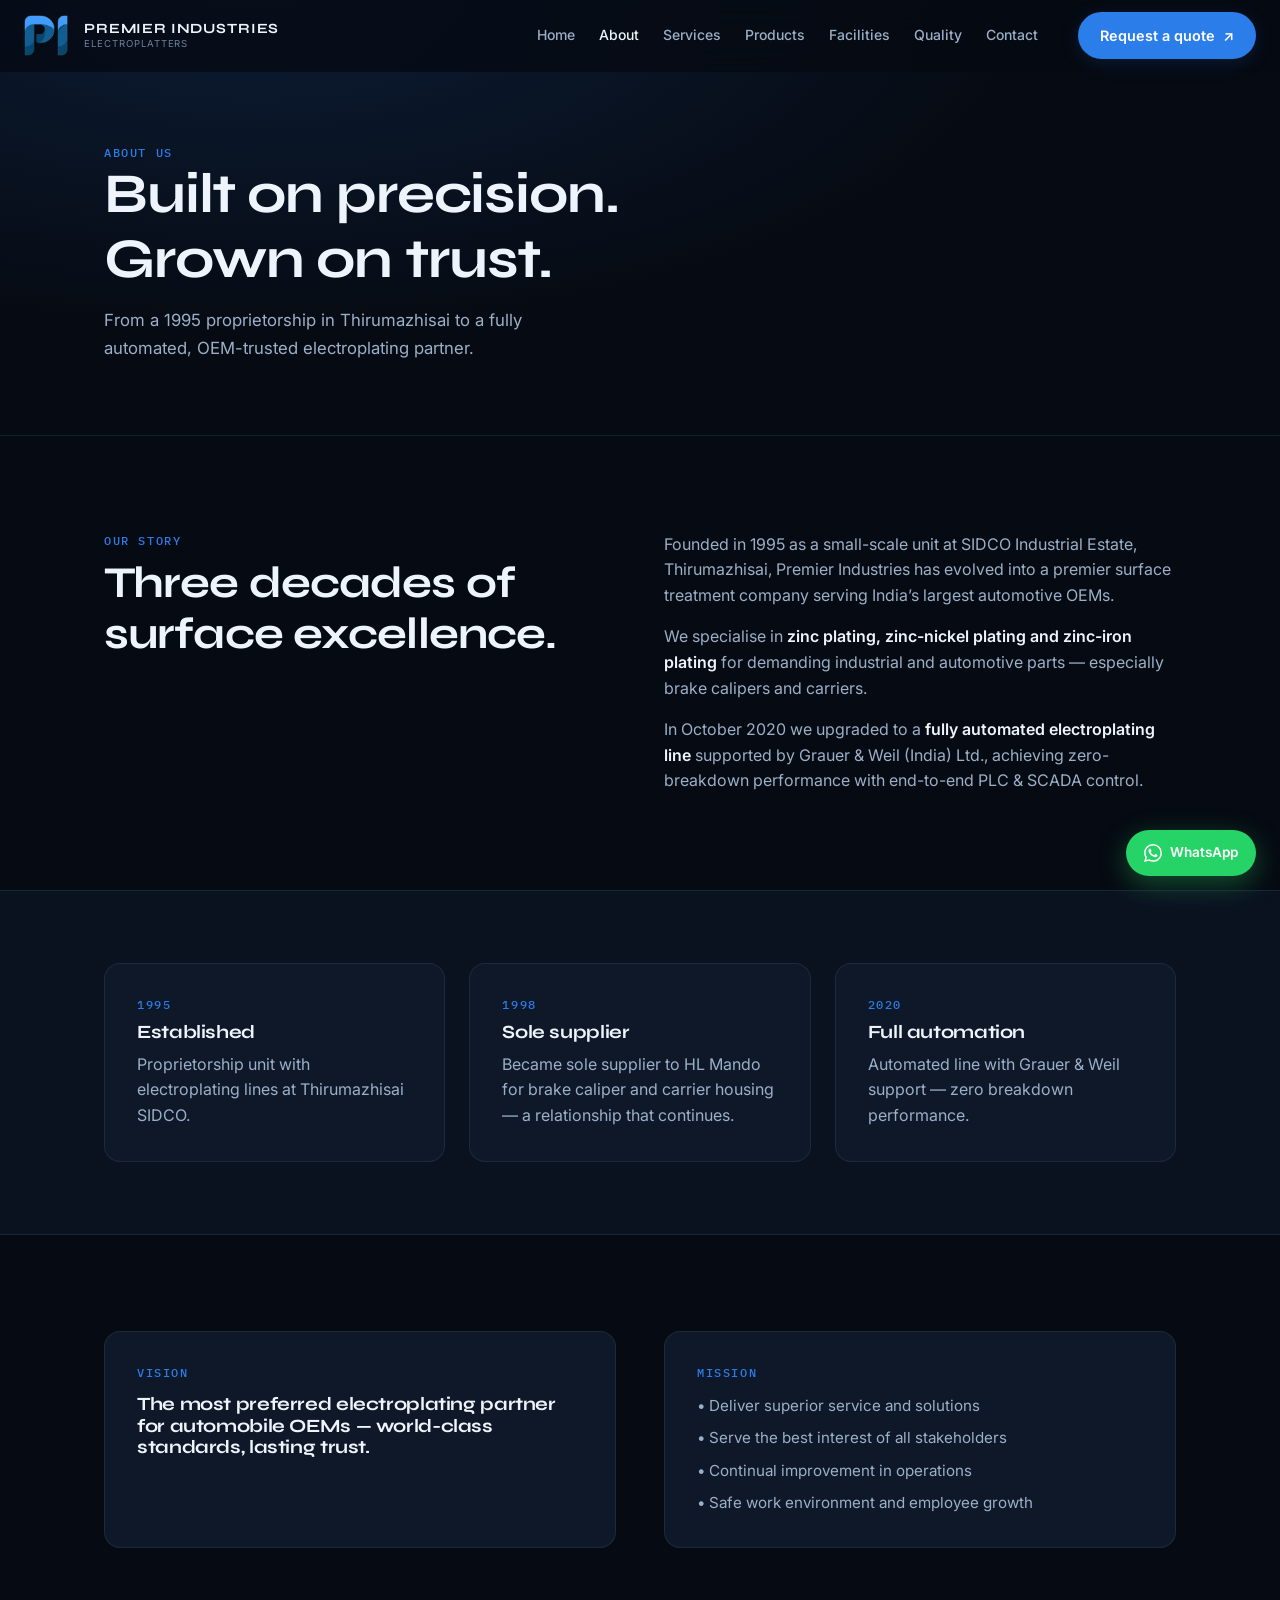
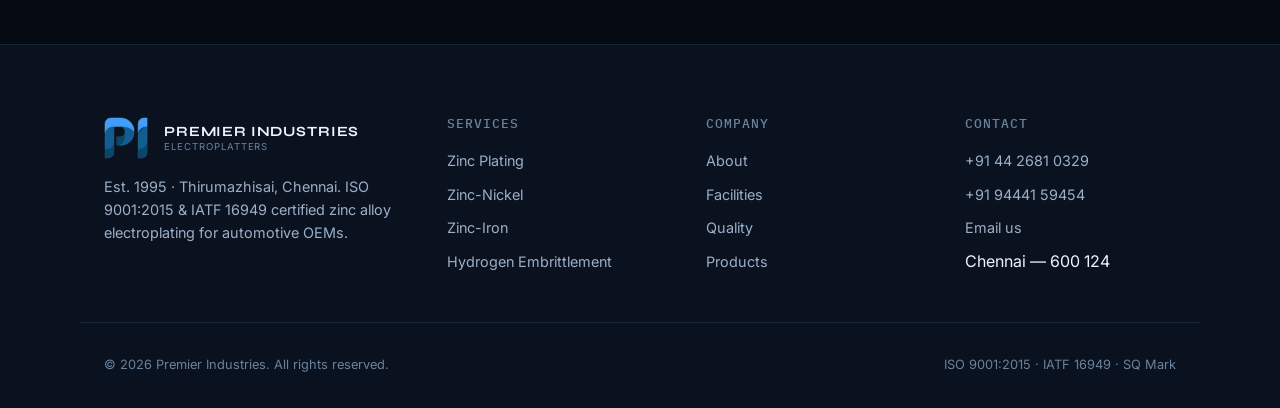
==== about.html @ 8c12fef9 "Add files via upload" ====
<!doctype html>
<html lang="en">
<head>
<meta charset="utf-8">
<meta name="viewport" content="width=device-width, initial-scale=1">
<meta name="theme-color" content="#060a12">
<link rel="preconnect" href="https://fonts.googleapis.com">
<link rel="preconnect" href="https://fonts.gstatic.com" crossorigin>
<link href="https://fonts.googleapis.com/css2?family=IBM+Plex+Mono:wght@400;500&family=Inter:wght@400;500;600;700&family=Syne:wght@600;700;800&display=swap" rel="stylesheet">
<link rel="stylesheet" href="css/tokens.css">
<link rel="stylesheet" href="css/base.css">
<link rel="stylesheet" href="css/layout.css">
<link rel="stylesheet" href="css/components.css">

  <meta name="description" content="About Premier Industries — Chennai electroplating since 1995.">
  <title>About | Premier Industries</title>
  
</head>
<body>
<a class="skip-link" href="#main">Skip to content</a>
<header class="site-header" id="top">
  <div class="header__inner">
    <a class="logo" href="index.html" aria-label="Premier Industries home">
      <img class="logo__mark" src="assets/logo-pi-mark.png" width="44" height="42" alt="">
      <span class="logo__type"><strong>PREMIER INDUSTRIES</strong><small>Electroplatters</small></span>
    </a>
    <nav class="site-nav" aria-label="Primary">
      <a href="index.html">Home</a>
      <a href="about.html">About</a>
      <a href="services.html">Services</a>
      <a href="products.html">Products</a>
      <a href="facilities.html">Facilities</a>
      <a href="quality.html">Quality</a>
      <a href="contact.html">Contact</a>
    </nav>
    <a class="btn header-cta" href="contact.html">Request a quote <span aria-hidden="true">↗</span></a>
    <button class="nav-toggle" aria-label="Open menu" aria-expanded="false" aria-controls="mobile-menu">
      <span></span><span></span><span></span>
    </button>
  </div>
</header>
<div class="nav-sheet" id="mobile-menu" aria-hidden="true">
  <nav aria-label="Mobile">
    <a href="index.html">Home</a>
    <a href="about.html">About</a>
    <a href="services.html">Services</a>
    <a href="products.html">Products</a>
    <a href="facilities.html">Facilities</a>
    <a href="quality.html">Quality</a>
    <a href="contact.html">Contact</a>
  </nav>
</div>

<main id="main">

<section class="page-hero">
  <div class="container" data-reveal>
    <p class="kicker">About us</p>
    <h1>Built on precision.<br>Grown on trust.</h1>
    <p class="section-lead">From a 1995 proprietorship in Thirumazhisai to a fully automated, OEM-trusted electroplating partner.</p>
  </div>
</section>
<section class="section">
  <div class="container grid-2">
    <div data-reveal>
      <p class="kicker">Our story</p>
      <h2 class="section-title">Three decades of surface excellence.</h2>
    </div>
    <div data-reveal>
      <p style="margin-bottom:1rem">Founded in 1995 as a small-scale unit at SIDCO Industrial Estate, Thirumazhisai, Premier Industries has evolved into a premier surface treatment company serving India’s largest automotive OEMs.</p>
      <p style="margin-bottom:1rem">We specialise in <strong>zinc plating, zinc-nickel plating and zinc-iron plating</strong> for demanding industrial and automotive parts — especially brake calipers and carriers.</p>
      <p>In October 2020 we upgraded to a <strong>fully automated electroplating line</strong> supported by Grauer & Weil (India) Ltd., achieving zero-breakdown performance with end-to-end PLC & SCADA control.</p>
    </div>
  </div>
</section>
<section class="section section--tight" style="background:var(--bg-elevated);border-block:1px solid var(--border)">
  <div class="container">
    <div class="grid-3">
      <article class="card" data-reveal>
        <p class="kicker">1995</p>
        <h3 style="margin:0.5rem 0">Established</h3>
        <p>Proprietorship unit with electroplating lines at Thirumazhisai SIDCO.</p>
      </article>
      <article class="card" data-reveal>
        <p class="kicker">1998</p>
        <h3 style="margin:0.5rem 0">Sole supplier</h3>
        <p>Became sole supplier to HL Mando for brake caliper and carrier housing — a relationship that continues.</p>
      </article>
      <article class="card" data-reveal>
        <p class="kicker">2020</p>
        <h3 style="margin:0.5rem 0">Full automation</h3>
        <p>Automated line with Grauer & Weil support — zero breakdown performance.</p>
      </article>
    </div>
  </div>
</section>
<section class="section">
  <div class="container grid-2">
    <article class="card" data-reveal>
      <p class="kicker">Vision</p>
      <h3 style="margin:0.75rem 0 1rem">The most preferred electroplating partner for automobile OEMs — world-class standards, lasting trust.</h3>
    </article>
    <article class="card" data-reveal>
      <p class="kicker">Mission</p>
      <ul style="margin-top:0.75rem;display:flex;flex-direction:column;gap:8px">
        <li style="color:var(--text-muted);font-size:0.95rem">• Deliver superior service and solutions</li>
        <li style="color:var(--text-muted);font-size:0.95rem">• Serve the best interest of all stakeholders</li>
        <li style="color:var(--text-muted);font-size:0.95rem">• Continual improvement in operations</li>
        <li style="color:var(--text-muted);font-size:0.95rem">• Safe work environment and employee growth</li>
      </ul>
    </article>
  </div>
</section>

</main>
<footer class="footer">
  <div class="container footer__grid">
    <div class="footer__brand">
      <a class="logo" href="index.html">
        <img class="logo__mark" src="assets/logo-pi-mark.png" width="44" height="42" alt="">
        <span class="logo__type"><strong>PREMIER INDUSTRIES</strong><small>Electroplatters</small></span>
      </a>
      <p>Est. 1995 · Thirumazhisai, Chennai. ISO 9001:2015 & IATF 16949 certified zinc alloy electroplating for automotive OEMs.</p>
    </div>
    <div class="footer__col">
      <h3>Services</h3>
      <ul>
        <li><a href="services.html">Zinc Plating</a></li>
        <li><a href="services.html">Zinc-Nickel</a></li>
        <li><a href="services.html">Zinc-Iron</a></li>
        <li><a href="services.html">Hydrogen Embrittlement</a></li>
      </ul>
    </div>
    <div class="footer__col">
      <h3>Company</h3>
      <ul>
        <li><a href="about.html">About</a></li>
        <li><a href="facilities.html">Facilities</a></li>
        <li><a href="quality.html">Quality</a></li>
        <li><a href="products.html">Products</a></li>
      </ul>
    </div>
    <div class="footer__col">
      <h3>Contact</h3>
      <ul>
        <li><a href="tel:+914426810329">+91 44 2681 0329</a></li>
        <li><a href="tel:+919444159454">+91 94441 59454</a></li>
        <li><a href="mailto:premierindustries171@gmail.com">Email us</a></li>
        <li>Chennai — 600 124</li>
      </ul>
    </div>
  </div>
  <div class="container footer__bottom">
    <span>© 2026 Premier Industries. All rights reserved.</span>
    <span>ISO 9001:2015 · IATF 16949 · SQ Mark</span>
  </div>
</footer>
<a class="back-to-top" href="#top" aria-label="Back to top">↑</a>
<a class="wa-fab" href="https://wa.me/919600166883" target="_blank" rel="noopener" aria-label="WhatsApp">
  <svg width="18" height="18" viewBox="0 0 24 24" fill="currentColor"><path d="M17.472 14.382c-.297-.149-1.758-.867-2.03-.967-.273-.099-.471-.148-.67.15-.197.297-.767.966-.94 1.164-.173.199-.347.223-.644.075-.297-.15-1.255-.463-2.39-1.475-.883-.788-1.48-1.761-1.653-2.059-.173-.297-.018-.458.13-.606.134-.133.298-.347.446-.52.149-.174.198-.298.298-.497.099-.198.05-.371-.025-.52-.075-.149-.669-1.612-.916-2.207-.242-.579-.487-.5-.669-.51-.173-.008-.371-.01-.57-.01-.198 0-.52.074-.792.372-.272.297-1.04 1.016-1.04 2.479 0 1.462 1.065 2.875 1.213 3.074.149.198 2.096 3.2 5.077 4.487.709.306 1.262.489 1.694.625.712.227 1.36.195 1.871.118.571-.085 1.758-.719 2.006-1.413.248-.694.248-1.289.173-1.413-.074-.124-.272-.198-.57-.347m-5.421 7.403h-.004a9.87 9.87 0 01-5.031-1.378l-.361-.214-3.741.982.998-3.648-.235-.374a9.86 9.86 0 01-1.51-5.26c.001-5.45 4.436-9.884 9.888-9.884 2.64 0 5.122 1.03 6.988 2.898a9.825 9.825 0 012.893 6.994c-.003 5.45-4.437 9.884-9.885 9.884m8.413-18.297A11.815 11.815 0 0012.05 0C5.495 0 .16 5.335.157 11.892c0 2.096.547 4.142 1.588 5.945L.057 24l6.305-1.654a11.882 11.882 0 005.683 1.448h.005c6.554 0 11.89-5.335 11.893-11.893a11.821 11.821 0 00-3.48-8.413z"/></svg>
  WhatsApp
</a>

<script src="js/site.js"></script>

</body>
</html>
---- css/tokens.css ----
:root {
  --bg: #060a12;
  --bg-elevated: #0a1220;
  --bg-card: #0e1828;
  --bg-card-hover: #142236;
  --surface: #121c30;
  --border: rgba(120, 170, 220, 0.12);
  --border-strong: rgba(120, 170, 220, 0.24);
  --text: #eef4fb;
  --text-muted: #9bb0c8;
  --text-dim: #6a829c;
  --accent: #2b7de9;
  --accent-hover: #4b96f5;
  --accent-muted: rgba(43, 125, 233, 0.16);
  --accent-glow: rgba(43, 125, 233, 0.4);
  --accent-deep: #1b4f8a;
  --metal: #c5d6e8;
  --metal-bright: #e8f1fa;
  --success: #22c55e;
  --success-glow: rgba(34, 197, 94, 0.35);
  --font-sans: "Inter", system-ui, sans-serif;
  --font-display: "Syne", "Inter", system-ui, sans-serif;
  --font-mono: "IBM Plex Mono", ui-monospace, monospace;
  --space-xs: 0.25rem;
  --space-sm: 0.5rem;
  --space-md: 1rem;
  --space-lg: 1.5rem;
  --space-xl: 2rem;
  --space-2xl: 3rem;
  --space-3xl: 4.5rem;
  --space-4xl: 6rem;
  --container: 1120px;
  --container-wide: 1280px;
  --header-h: 72px;
  --radius-sm: 8px;
  --radius-md: 12px;
  --radius-lg: 16px;
  --radius-xl: 24px;
  --ease: cubic-bezier(0.16, 1, 0.3, 1);
  --duration: 320ms;
  --duration-slow: 600ms;
  --shadow-md: 0 12px 40px rgba(0, 0, 0, 0.45);
  --shadow-glow: 0 0 48px var(--accent-glow);
}
@media (prefers-reduced-motion: reduce) {
  :root { --duration: 0ms; --duration-slow: 0ms; }
}
---- css/base.css ----
*, *::before, *::after { box-sizing: border-box; margin: 0; padding: 0; }
html { scroll-behavior: smooth; font-size: 16px; -webkit-text-size-adjust: 100%; }
body {
  font-family: var(--font-sans);
  background: var(--bg);
  color: var(--text);
  line-height: 1.6;
  min-height: 100vh;
  overflow-x: hidden;
  -webkit-font-smoothing: antialiased;
}
img, svg, video, canvas { display: block; max-width: 100%; }
a { color: inherit; text-decoration: none; transition: color var(--duration) var(--ease); }
a:hover { color: var(--accent); }
button, input, select, textarea {
  font: inherit; color: inherit; border: none; background: none; outline: none;
}
button { cursor: pointer; }
ul, ol { list-style: none; }
h1, h2, h3, h4 {
  font-family: var(--font-display);
  font-weight: 700;
  line-height: 1.15;
  letter-spacing: -0.02em;
  color: var(--text);
}
p { color: var(--text-muted); }
strong { color: var(--text); font-weight: 600; }
::selection { background: var(--accent); color: #fff; }
.skip-link {
  position: absolute; left: -999px; top: 0; background: var(--accent); color: #fff; padding: 8px 16px; z-index: 1000;
}
.skip-link:focus { left: 8px; top: 8px; }
---- css/layout.css ----
.container {
  width: 100%;
  max-width: var(--container);
  margin-inline: auto;
  padding-inline: var(--space-lg);
}
.container--wide {
  max-width: var(--container-wide);
  margin-inline: auto;
  padding-inline: var(--space-lg);
}
.section {
  padding-block: var(--space-4xl);
  position: relative;
}
.section--tight { padding-block: var(--space-3xl); }
.section-header {
  margin-bottom: var(--space-3xl);
  text-align: center;
}
.section-header--left { text-align: left; }
.section-title {
  font-size: clamp(1.85rem, 4vw, 2.75rem);
  margin-top: var(--space-sm);
}
.section-lead {
  font-size: 1.05rem;
  max-width: 42ch;
  margin: var(--space-md) auto 0;
  color: var(--text-muted);
  line-height: 1.65;
}
.section-header--left .section-lead { margin-inline: 0; }
.kicker {
  font-family: var(--font-mono);
  font-size: 0.72rem;
  font-weight: 500;
  letter-spacing: 0.14em;
  text-transform: uppercase;
  color: var(--accent);
}

/* Header */
.site-header {
  position: fixed;
  top: 0; left: 0; right: 0;
  height: var(--header-h);
  z-index: 100;
  background: rgba(6, 10, 18, 0.75);
  backdrop-filter: blur(16px);
  border-bottom: 1px solid transparent;
  transition: border-color var(--duration), background var(--duration);
}
.site-header.is-scrolled {
  border-bottom-color: var(--border);
  background: rgba(6, 10, 18, 0.92);
}
.header__inner {
  max-width: var(--container-wide);
  margin: 0 auto;
  padding: 0 var(--space-lg);
  height: 100%;
  display: flex;
  align-items: center;
  gap: var(--space-lg);
}
.logo {
  display: flex;
  align-items: center;
  gap: var(--space-md);
  flex-shrink: 0;
}
.logo__mark {
  width: 44px;
  height: 42px;
  object-fit: contain;
}
.logo__type {
  display: flex;
  flex-direction: column;
  line-height: 1.2;
}
.logo__type strong {
  font-family: var(--font-display);
  font-size: 0.88rem;
  font-weight: 700;
  letter-spacing: 0.06em;
}
.logo__type small {
  font-size: 0.6rem;
  color: var(--text-dim);
  letter-spacing: 0.1em;
  text-transform: uppercase;
}
.site-nav {
  display: flex;
  gap: var(--space-lg);
  margin-left: auto;
}
.site-nav a {
  font-size: 0.875rem;
  color: var(--text-muted);
  font-weight: 500;
}
.site-nav a:hover,
.site-nav a.is-active { color: var(--text); }
.header-cta { margin-left: var(--space-md); }
.nav-toggle {
  display: none;
  flex-direction: column;
  gap: 5px;
  width: 28px;
  padding: 4px 0;
}
.nav-toggle span {
  display: block;
  height: 2px;
  background: var(--text);
  border-radius: 1px;
  transition: transform var(--duration), opacity var(--duration);
}
.nav-sheet {
  display: none;
  position: fixed;
  inset: var(--header-h) 0 0 0;
  background: var(--bg);
  z-index: 99;
  padding: var(--space-2xl);
}
.nav-sheet[aria-hidden="false"] { display: block; }
.nav-sheet nav {
  display: flex;
  flex-direction: column;
  gap: var(--space-lg);
}
.nav-sheet a {
  font-size: 1.25rem;
  font-family: var(--font-display);
  font-weight: 600;
}

@media (max-width: 960px) {
  .site-nav, .header-cta { display: none; }
  .nav-toggle { display: flex; margin-left: auto; }
}

/* Footer */
.footer {
  border-top: 1px solid var(--border);
  padding-block: var(--space-3xl) var(--space-xl);
  background: var(--bg-elevated);
}
.footer__grid {
  display: grid;
  grid-template-columns: 1.4fr 1fr 1fr 1fr;
  gap: var(--space-2xl);
  margin-bottom: var(--space-2xl);
}
.footer__brand p {
  margin-top: var(--space-md);
  font-size: 0.9rem;
  max-width: 32ch;
}
.footer__col h3 {
  font-size: 0.8rem;
  letter-spacing: 0.08em;
  text-transform: uppercase;
  color: var(--text-dim);
  margin-bottom: var(--space-md);
  font-family: var(--font-mono);
  font-weight: 500;
}
.footer__col ul { display: flex; flex-direction: column; gap: 8px; }
.footer__col a { color: var(--text-muted); font-size: 0.9rem; }
.footer__col a:hover { color: var(--accent); }
.footer__bottom {
  display: flex;
  justify-content: space-between;
  flex-wrap: wrap;
  gap: var(--space-md);
  padding-top: var(--space-xl);
  border-top: 1px solid var(--border);
  font-size: 0.8rem;
  color: var(--text-dim);
}
@media (max-width: 768px) {
  .footer__grid { grid-template-columns: 1fr 1fr; }
}
@media (max-width: 480px) {
  .footer__grid { grid-template-columns: 1fr; }
}
---- css/components.css ----
.btn {
  display: inline-flex;
  align-items: center;
  gap: 8px;
  padding: 12px 22px;
  background: var(--accent);
  color: #fff !important;
  font-weight: 600;
  font-size: 0.9rem;
  border-radius: 999px;
  transition: background var(--duration) var(--ease), transform var(--duration) var(--ease), box-shadow var(--duration);
  box-shadow: 0 4px 20px var(--accent-muted);
}
.btn:hover {
  background: var(--accent-hover);
  transform: translateY(-1px);
  box-shadow: var(--shadow-glow);
  color: #fff !important;
}
.btn--ghost {
  background: transparent;
  border: 1px solid var(--border-strong);
  color: var(--text) !important;
  box-shadow: none;
}
.btn--ghost:hover {
  border-color: var(--accent);
  background: var(--accent-muted);
  color: var(--text) !important;
  box-shadow: none;
}

.card {
  background: var(--bg-card);
  border: 1px solid var(--border);
  border-radius: var(--radius-lg);
  padding: var(--space-xl);
  transition: border-color var(--duration), background var(--duration), transform var(--duration);
}
.card:hover {
  border-color: var(--border-strong);
  background: var(--bg-card-hover);
  transform: translateY(-3px);
}

.grid-2 { display: grid; grid-template-columns: 1fr 1fr; gap: var(--space-2xl); }
.grid-3 { display: grid; grid-template-columns: repeat(3, 1fr); gap: var(--space-lg); }
.grid-4 { display: grid; grid-template-columns: repeat(4, 1fr); gap: var(--space-lg); }
@media (max-width: 900px) {
  .grid-2, .grid-3, .grid-4 { grid-template-columns: 1fr; }
}
@media (min-width: 601px) and (max-width: 900px) {
  .grid-3, .grid-4 { grid-template-columns: 1fr 1fr; }
}

.stat-block {
  text-align: center;
  padding: var(--space-lg);
}
.stat-block b {
  display: block;
  font-family: var(--font-display);
  font-size: clamp(2rem, 4vw, 2.75rem);
  font-weight: 700;
  color: var(--text);
  line-height: 1.1;
}
.stat-block span {
  font-size: 0.85rem;
  color: var(--text-dim);
  margin-top: 6px;
  display: block;
}

.service-card .card-index {
  font-family: var(--font-mono);
  font-size: 0.7rem;
  letter-spacing: 0.1em;
  color: var(--accent);
  margin-bottom: var(--space-sm);
}
.service-card h3 {
  font-size: 1.35rem;
  margin-bottom: var(--space-sm);
}
.service-card p { font-size: 0.95rem; margin-bottom: var(--space-md); }
.service-card ul { display: flex; flex-direction: column; gap: 6px; }
.service-card li {
  font-size: 0.85rem;
  color: var(--text-muted);
  padding-left: 1rem;
  position: relative;
}
.service-card li::before {
  content: "";
  position: absolute;
  left: 0; top: 0.55em;
  width: 5px; height: 5px;
  border-radius: 50%;
  background: var(--accent);
}

.page-hero {
  padding-top: calc(var(--header-h) + var(--space-3xl));
  padding-bottom: var(--space-3xl);
  border-bottom: 1px solid var(--border);
  position: relative;
  overflow: hidden;
}
.page-hero::before {
  content: "";
  position: absolute;
  inset: 0;
  background: radial-gradient(ellipse at 20% 0%, var(--accent-muted), transparent 55%);
  pointer-events: none;
}
.page-hero .container { position: relative; z-index: 1; }
.page-hero h1 {
  font-size: clamp(2.25rem, 5vw, 3.5rem);
  margin-bottom: var(--space-md);
}
.page-hero .section-lead { margin-inline: 0; }

.form-field { display: flex; flex-direction: column; gap: 6px; margin-bottom: var(--space-md); }
.form-field label {
  font-size: 0.75rem;
  font-family: var(--font-mono);
  letter-spacing: 0.08em;
  text-transform: uppercase;
  color: var(--text-dim);
}
.form-field input,
.form-field select,
.form-field textarea {
  background: var(--bg);
  border: 1px solid var(--border);
  border-radius: var(--radius-md);
  padding: 12px 14px;
  color: var(--text);
  transition: border-color var(--duration);
}
.form-field input:focus,
.form-field select:focus,
.form-field textarea:focus {
  border-color: var(--accent);
}
.form-note { font-size: 0.8rem; color: var(--text-dim); margin-top: var(--space-sm); }

.wa-fab {
  position: fixed;
  bottom: 24px;
  right: 24px;
  z-index: 90;
  display: inline-flex;
  align-items: center;
  gap: 8px;
  background: #25d366;
  color: #fff !important;
  padding: 12px 18px;
  border-radius: 999px;
  font-weight: 600;
  font-size: 0.85rem;
  box-shadow: 0 8px 28px rgba(37, 211, 102, 0.35);
}
.back-to-top {
  position: fixed;
  bottom: 24px;
  left: 24px;
  z-index: 90;
  width: 44px;
  height: 44px;
  border-radius: 50%;
  background: var(--bg-card);
  border: 1px solid var(--border);
  display: flex;
  align-items: center;
  justify-content: center;
  opacity: 0;
  pointer-events: none;
  transition: opacity var(--duration);
}
.back-to-top.is-visible { opacity: 1; pointer-events: auto; }

[data-reveal] {
  opacity: 0;
  transform: translateY(28px);
  transition: opacity 0.7s var(--ease), transform 0.7s var(--ease);
}
[data-reveal].is-visible {
  opacity: 1;
  transform: none;
}
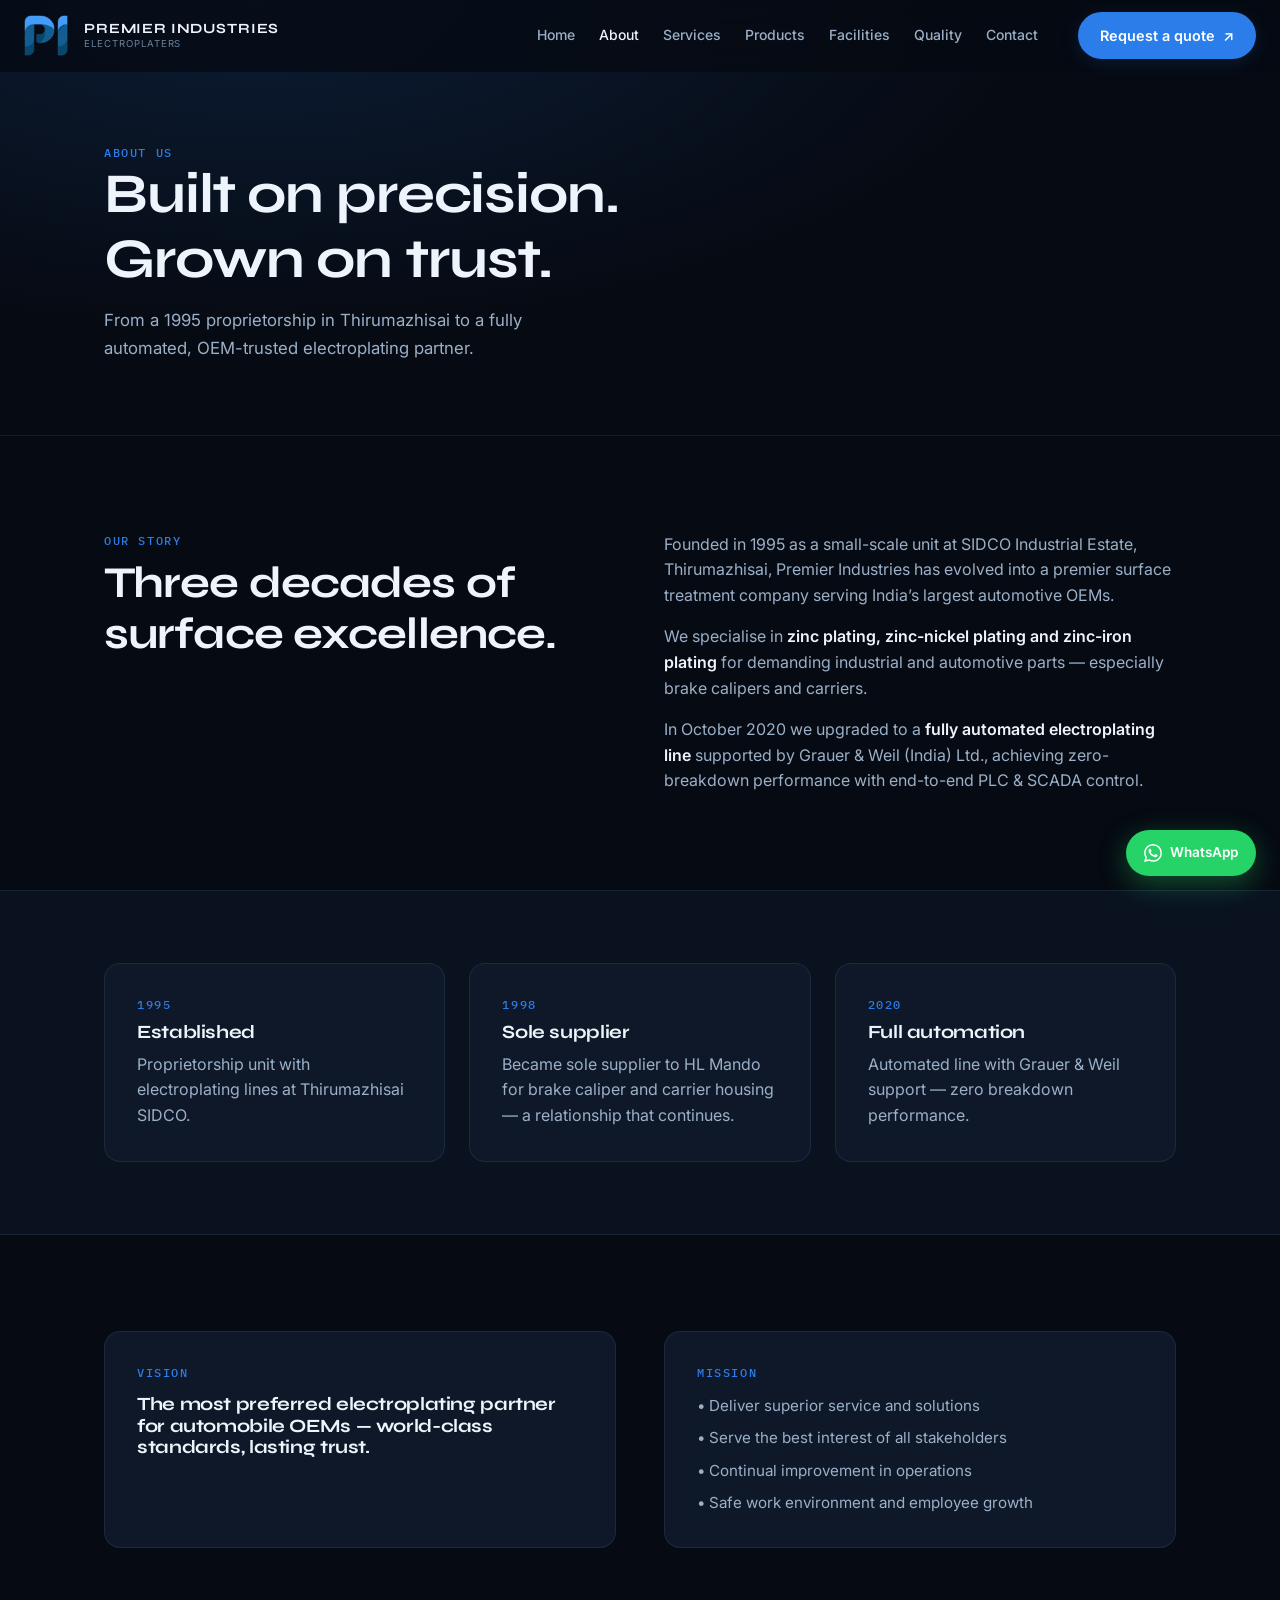
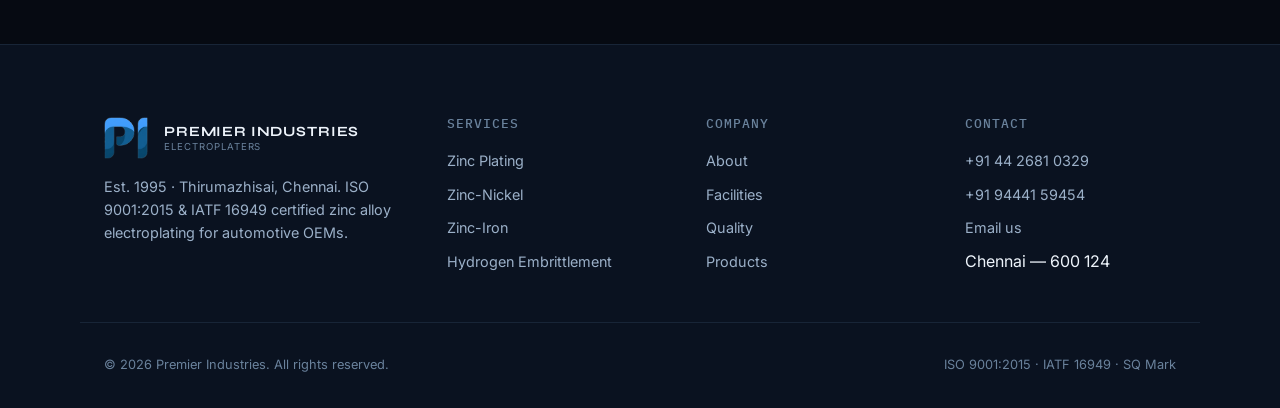
==== commit 6ae32758: "Add files via upload" ====
--- a/about.html
+++ b/about.html
@@ -22,7 +22,7 @@
   <div class="header__inner">
     <a class="logo" href="index.html" aria-label="Premier Industries home">
       <img class="logo__mark" src="assets/logo-pi-mark.png" width="44" height="42" alt="">
-      <span class="logo__type"><strong>PREMIER INDUSTRIES</strong><small>Electroplatters</small></span>
+      <span class="logo__type"><strong>PREMIER INDUSTRIES</strong><small>Electroplaters</small></span>
     </a>
     <nav class="site-nav" aria-label="Primary">
       <a href="index.html">Home</a>
@@ -118,7 +118,7 @@
     <div class="footer__brand">
       <a class="logo" href="index.html">
         <img class="logo__mark" src="assets/logo-pi-mark.png" width="44" height="42" alt="">
-        <span class="logo__type"><strong>PREMIER INDUSTRIES</strong><small>Electroplatters</small></span>
+        <span class="logo__type"><strong>PREMIER INDUSTRIES</strong><small>Electroplaters</small></span>
       </a>
       <p>Est. 1995 · Thirumazhisai, Chennai. ISO 9001:2015 & IATF 16949 certified zinc alloy electroplating for automotive OEMs.</p>
     </div>
